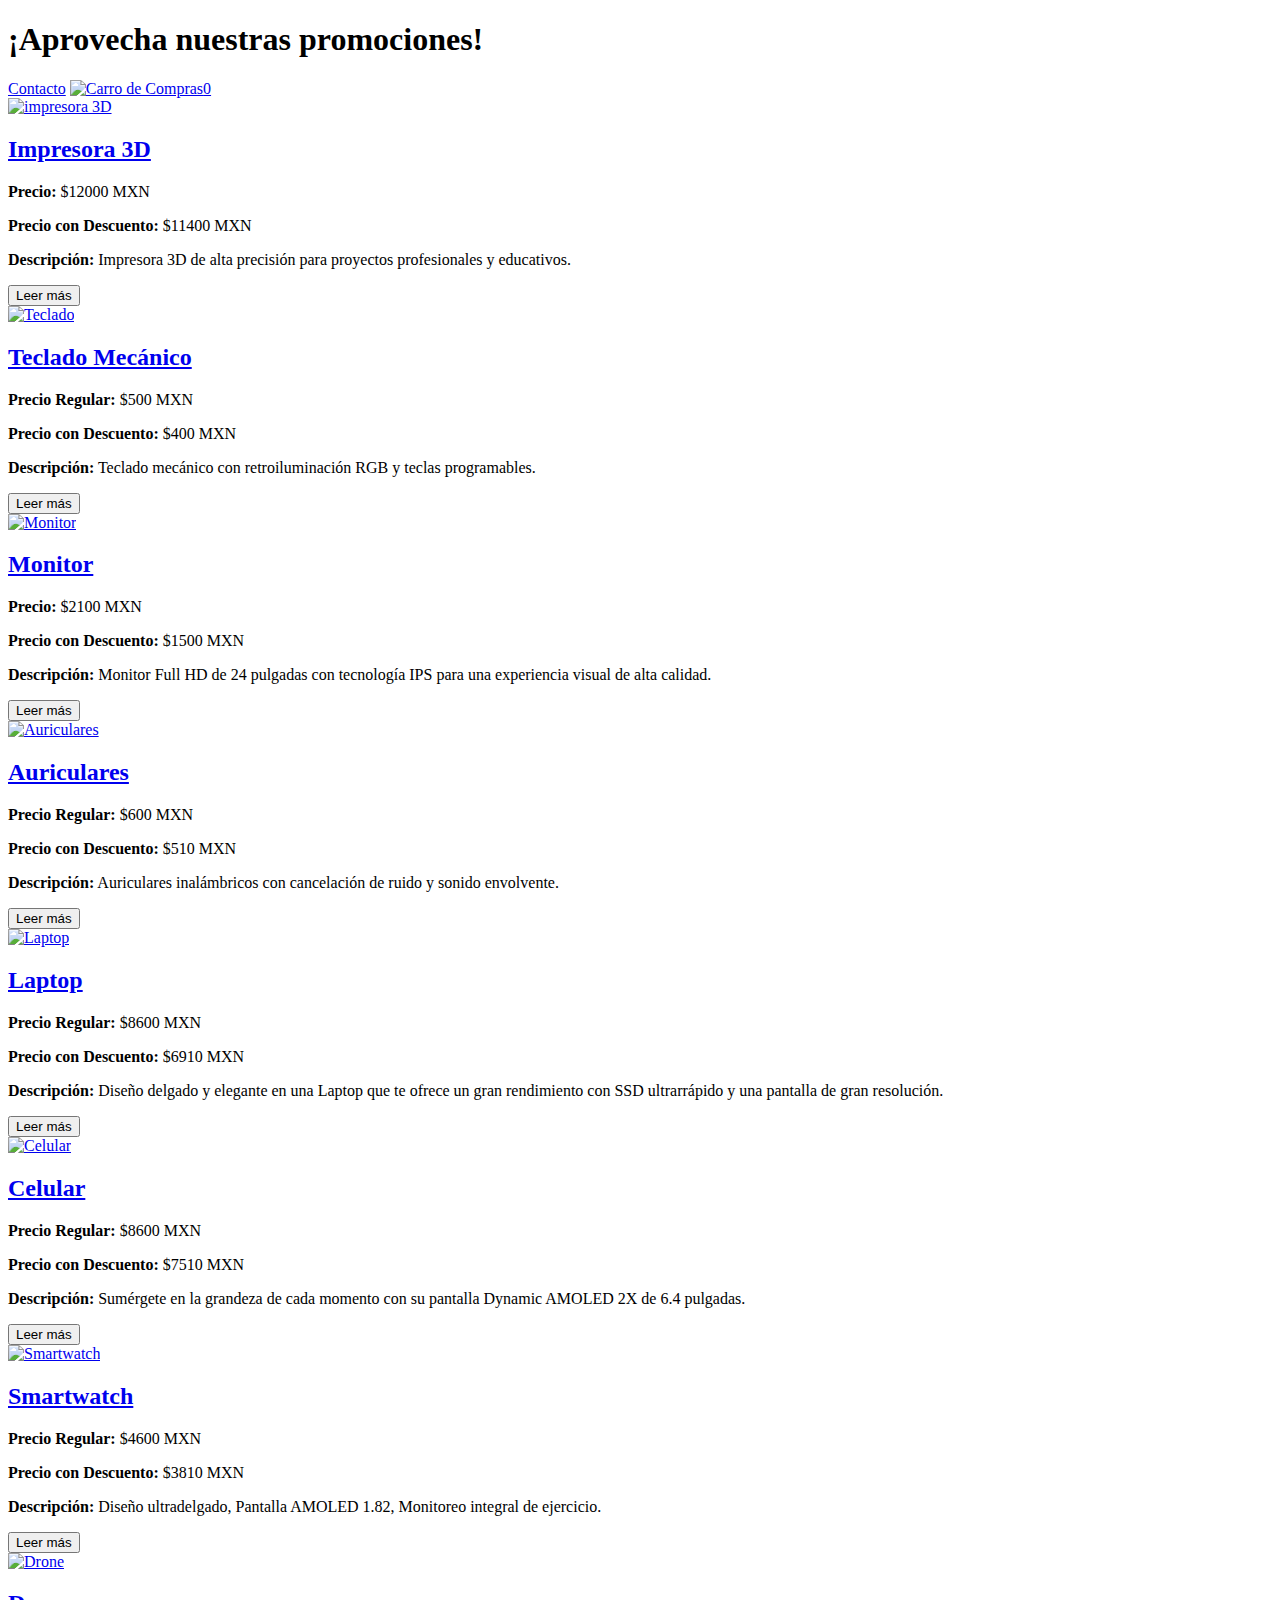
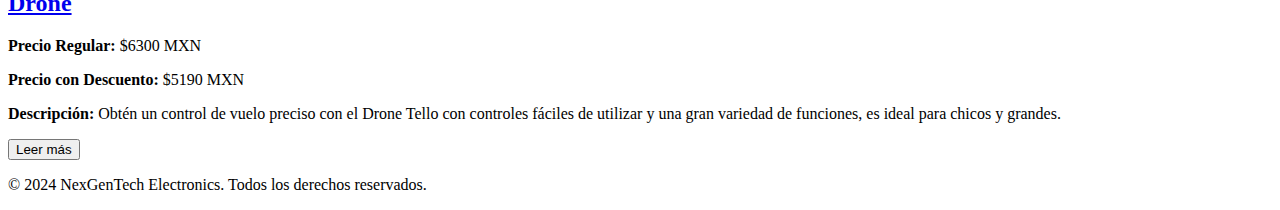
==== index.html @ 9df25fd6 "Pagina principal" ====
<!DOCTYPE html>
<html lang="es">
<head>
    <meta charset="UTF-8">
    <meta name="viewport" content="width=device-width, initial-scale=1.0">
    <title>Promociones de Productos</title>
    <link rel="stylesheet" href="css/promociones.css"/>
    <script src="js/carro.js"></script>
    <script>scr</script>
</head>
<body>
    <header>
        <h1>¡Aprovecha nuestras promociones!</h1>
    </header>

    <div class="nav"> 
        <a href="contacto.html">Contacto</a>
        <a class="icon" href="carrito.html"><img src="imagenes/car.png" alt="Carro de Compras"><span id="cuenta-car">0</span></a>   
    </div>
    
    <main>
        <section class="promociones">
            <article class="promocion">
                <a href="impresora.html"><img src="imagenes/a.png" alt="impresora 3D"></a>
                <h2><a href="impresora.html">Impresora 3D</a></h2>
                <p><strong>Precio:</strong> $12000 MXN</p>
                <p><strong>Precio con Descuento:</strong> $11400 MXN</p>
                <p><strong>Descripción:</strong> Impresora 3D de alta precisión para proyectos profesionales y educativos.</p>
                <div class="button-container">
                    <a href="impresora.html"><button class="add-to-cart">Leer más</button></a>
                </div>
            </article>

            <article class="promocion">
                <a href="teclado.html"><img src="imagenes/teclado.jpg" alt="Teclado"></a>
                <h2><a href="teclado.html">Teclado Mecánico</a></h2>
                <p><strong>Precio Regular:</strong> $500 MXN</p>
                <p><strong>Precio con Descuento:</strong> $400 MXN</p>
                <p><strong>Descripción:</strong> Teclado mecánico con retroiluminación RGB y teclas programables.</p>
                <div class="button-container">
                    <a href="teclado.html"><button class="add-to-cart">Leer más</button></a>
                </div>
            </article>

            <article class="promocion">
                <a href="pantalla.html"><img src="imagenes/pantalla.jpg" alt="Monitor"></a>
                <h2><a href="pantalla.html">Monitor</a></h2>
                <p><strong>Precio:</strong> $2100 MXN</p>
                <p><strong>Precio con Descuento:</strong> $1500 MXN</p>
                <p><strong>Descripción:</strong> Monitor Full HD de 24 pulgadas con tecnología IPS para una experiencia visual de alta calidad.</p>
                <div class="button-container">
                    <a href="pantalla.html"><button class="add-to-cart">Leer más</button></a>
                </div>
            </article>

            <article class="promocion">
                <a href="audifonos.html"><img src="imagenes/audifono.jpg" alt="Auriculares"></a>
                <h2><a href="audifonos.html">Auriculares</a></h2>
                <p><strong>Precio Regular:</strong> $600 MXN</p>
                <p><strong>Precio con Descuento:</strong> $510 MXN</p>
                <p><strong>Descripción:</strong> Auriculares inalámbricos con cancelación de ruido y sonido envolvente.</p>
                <div class="button-container">
                    <a href="audifonos.html"><button class="add-to-cart">Leer más</button></a>
                </div>
            </article>

            <article class="promocion">
                <a href="lap.html"><img src="imagenes/laptop.jpg" alt="Laptop"></a>
                <h2><a href="lap.html">Laptop</a></h2>
                <p><strong>Precio Regular:</strong> $8600 MXN</p>
                <p><strong>Precio con Descuento:</strong> $6910 MXN</p>
                <p><strong>Descripción:</strong> Diseño delgado y elegante en una Laptop que te ofrece un gran rendimiento con SSD ultrarrápido y una pantalla de gran resolución.</p>
                <div class="button-container">
                    <a href="lap.html"><button class="add-to-cart">Leer más</button></a>
                </div>
            </article>

            <article class="promocion">
                <a href="cel.html"><img src="imagenes/cel.png" alt="Celular"></a>
                <h2><a href="cel.html">Celular</a></h2>
                <p><strong>Precio Regular:</strong> $8600 MXN</p>
                <p><strong>Precio con Descuento:</strong> $7510 MXN</p>
                <p><strong>Descripción:</strong> Sumérgete en la grandeza de cada momento con su pantalla Dynamic AMOLED 2X de 6.4 pulgadas.</p>
                <div class="button-container">
                    <a href="cel.html"><button class="add-to-cart">Leer más</button></a>
                </div>
            </article>

            <article class="promocion">
                <a href="watch.html"><img src="imagenes/reloj.jpg" alt="Smartwatch"></a>
                <h2><a href="watch.html">Smartwatch</a></h2>
                <p><strong>Precio Regular:</strong> $4600 MXN</p>
                <p><strong>Precio con Descuento:</strong> $3810 MXN</p>
                <p><strong>Descripción:</strong> Diseño ultradelgado, Pantalla AMOLED 1.82, Monitoreo integral de ejercicio.</p>
                <div class="button-container">
                    <a href="watch.html"><button class="add-to-cart">Leer más</button></a>
                </div>
            </article>

            <article class="promocion">
                <a href="dron.html"><img src="imagenes/drone.jpg" alt="Drone"></a>
                <h2><a href="dron.html">Drone</a></h2>
                <p><strong>Precio Regular:</strong> $6300 MXN</p>
                <p><strong>Precio con Descuento:</strong> $5190 MXN</p>
                <p><strong>Descripción:</strong> Obtén un control de vuelo preciso con el Drone Tello con controles fáciles de utilizar y una gran variedad de funciones, es ideal para chicos y grandes.</p>
                <div class="button-container">
                    <a href="dron.html"><button class="add-to-cart">Leer más</button></a>
                </div>
            </article>
        </section>
    </main>
    <footer>
        <p>&copy; 2024 NexGenTech Electronics. Todos los derechos reservados.</p>
    </footer>
</body>
</html>
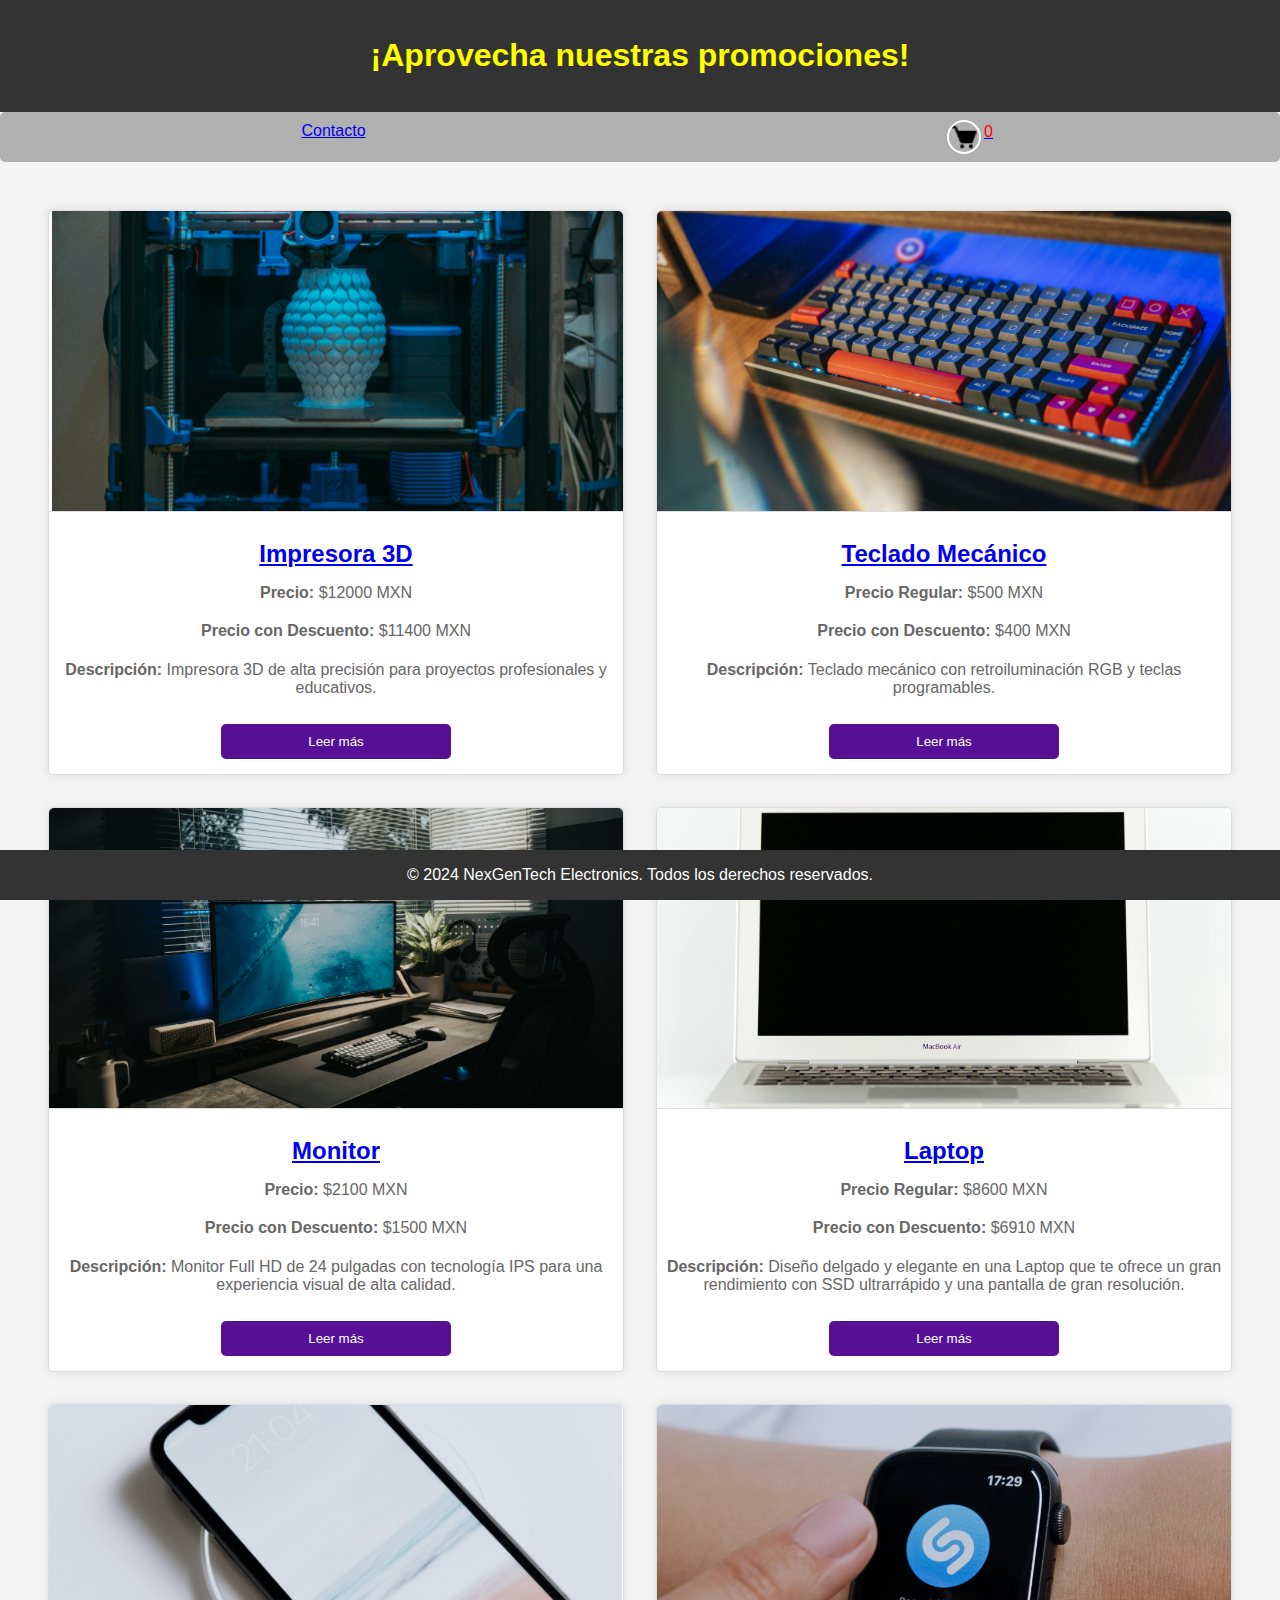
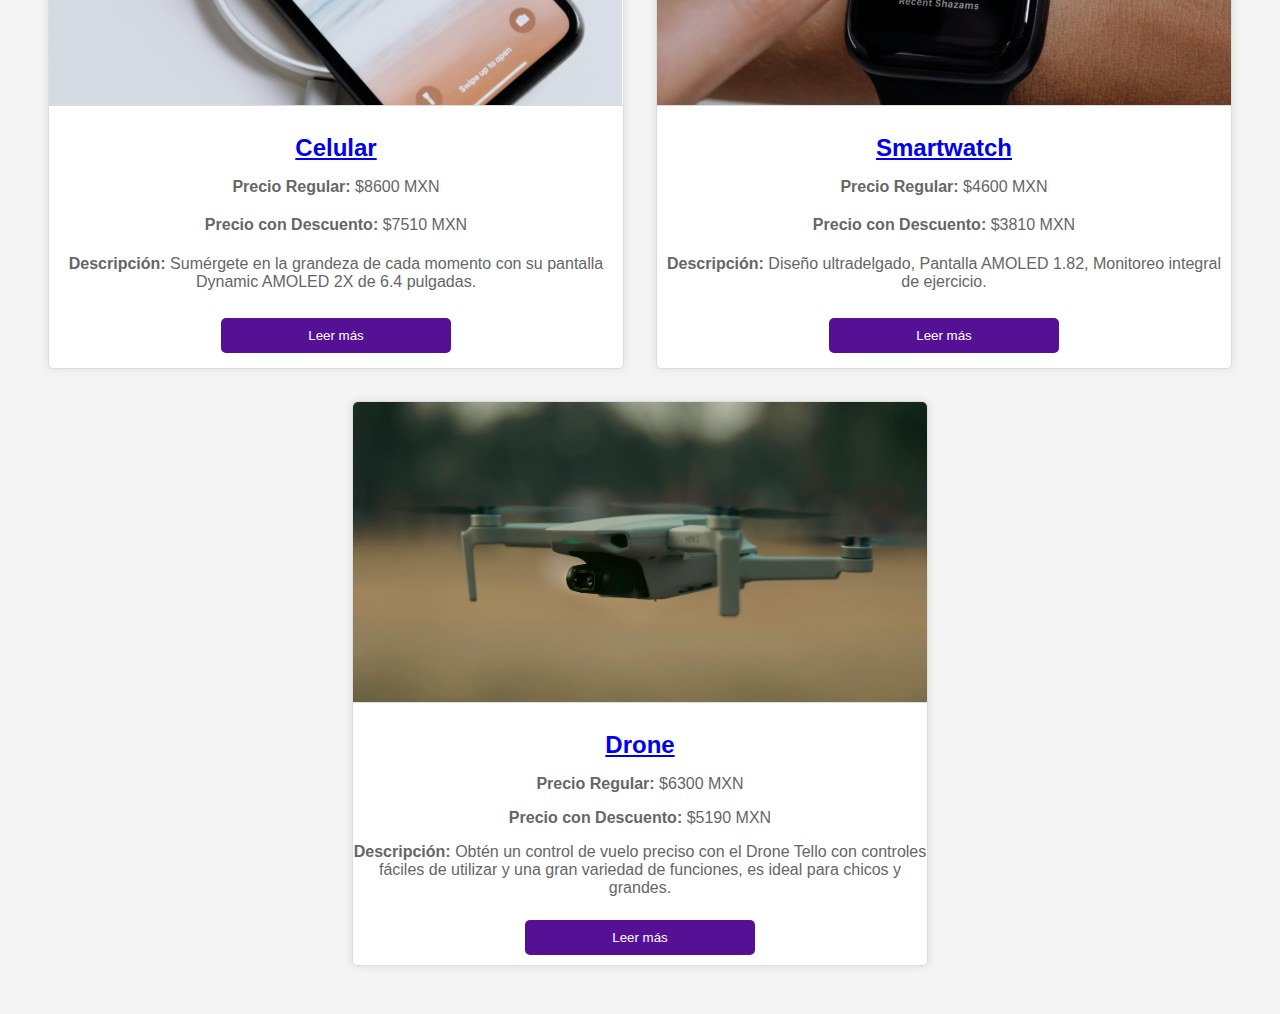
==== commit 26a09064: "Cambios de estilos" ====
--- a/index.html
+++ b/index.html
@@ -53,7 +53,7 @@
                 </div>
             </article>
 
-            <article class="promocion">
+           <!--  <article class="promocion">
                 <a href="audifonos.html"><img src="imagenes/audifono.jpg" alt="Auriculares"></a>
                 <h2><a href="audifonos.html">Auriculares</a></h2>
                 <p><strong>Precio Regular:</strong> $600 MXN</p>
@@ -62,7 +62,7 @@
                 <div class="button-container">
                     <a href="audifonos.html"><button class="add-to-cart">Leer más</button></a>
                 </div>
-            </article>
+            </article> -->
 
             <article class="promocion">
                 <a href="lap.html"><img src="imagenes/laptop.jpg" alt="Laptop"></a>
--- a/css/promociones.css
+++ b/css/promociones.css
@@ -0,0 +1,143 @@
+body {
+    font-family: Arial, sans-serif;
+    margin: 0;
+    padding: 0;
+    background-color: #f4f4f4;
+}
+
+header {
+    background-color: #333;
+    color: yellow;
+    padding: 1rem 0;
+    text-align: center;
+}
+
+main {
+    padding: 2rem;
+}
+
+.promociones {
+    display: flex;
+    flex-wrap: wrap;
+    justify-content: space-around;
+}
+
+.promocion {
+    background-color: #fff;
+    border: 1px solid #ddd;
+    border-radius: 5px;
+    box-shadow: 0 0 10px rgba(0, 0, 0, 0.1);
+    margin: 1rem;
+    width: calc(50% - 2rem); /* Mantener el ancho al 50% */
+    box-sizing: border-box;
+    text-align: center;
+    display: flex;
+    flex-direction: column;
+    height: 565px; /* Fijamos la altura para todas las tarjetas */
+}
+
+/* Estilo general para las imágenes de las promociones */
+.promocion img {
+    width: 100%;
+    height: 300px;
+    object-fit: cover;
+    border-bottom: 1px solid #ddd;
+    margin-bottom: 1rem;
+    border-radius: 5px 5px 0 0;
+}
+
+.promocion img:hover {
+    transform: scale(0.8);
+    transition: transform 0.3s ease;
+  }
+
+.promocion h2 {
+    color: #333;
+    font-size: 1.5rem;
+    margin: 0.5rem 0;
+    cursor: pointer;
+}
+
+.promocion p {
+    color: #666;
+    font-size: 1rem;
+    margin: 0.5rem 0;
+    flex-grow: 1; /* Esto hace que el texto ocupe el espacio sobrante */
+}
+
+footer {
+    background-color: #333;
+    color: #fff;
+    padding: 0rem 0;
+    text-align: center;
+    position: fixed;
+    width: 100%;
+    bottom: 0;
+}
+
+.nav {
+    display: flex;
+    justify-content: space-around;
+    background-color: #b0b0b0;
+    padding: 10px;
+    border-radius: 5px;
+}
+
+.nav a:hover {
+    background-color: white;
+    color: black;
+}
+
+.icon {
+    display: inline-flex;
+    width: 30px;
+    height: 30px;
+    border-radius: 50%;
+    outline: 2px solid #fff;
+    transition-property: 
+        outline-offset, outline color,
+        background-color;
+    transition-duration: 0.25s;
+}
+
+#cuenta-car{
+    border-radius: 100%;
+    display: inline-block;
+    width: 20px;
+    aspect-ratio: 1;
+    text-align: center;
+    line-height: 20px;
+    color: red;
+}
+
+.button-container {
+    display: flex;
+    justify-content: center;
+}
+
+.button-container a {
+    width: 100%;
+
+}
+
+button {
+    width: 40%;
+    padding: 10px;
+    margin: 15px;
+    background-color: rgb(85, 16, 150);
+    color: white;
+    border: none;
+    border-radius: 5px;
+    cursor: pointer;
+}
+
+button:hover {
+    transition: box-shadow 0.3s ease;
+    box-shadow: 0 5px 15px rgba(0, 0, 0, 0.3);
+    transition: font-weight 0.3s ease;
+    font-weight: bold;
+}
+
+button a {
+    color: white;
+}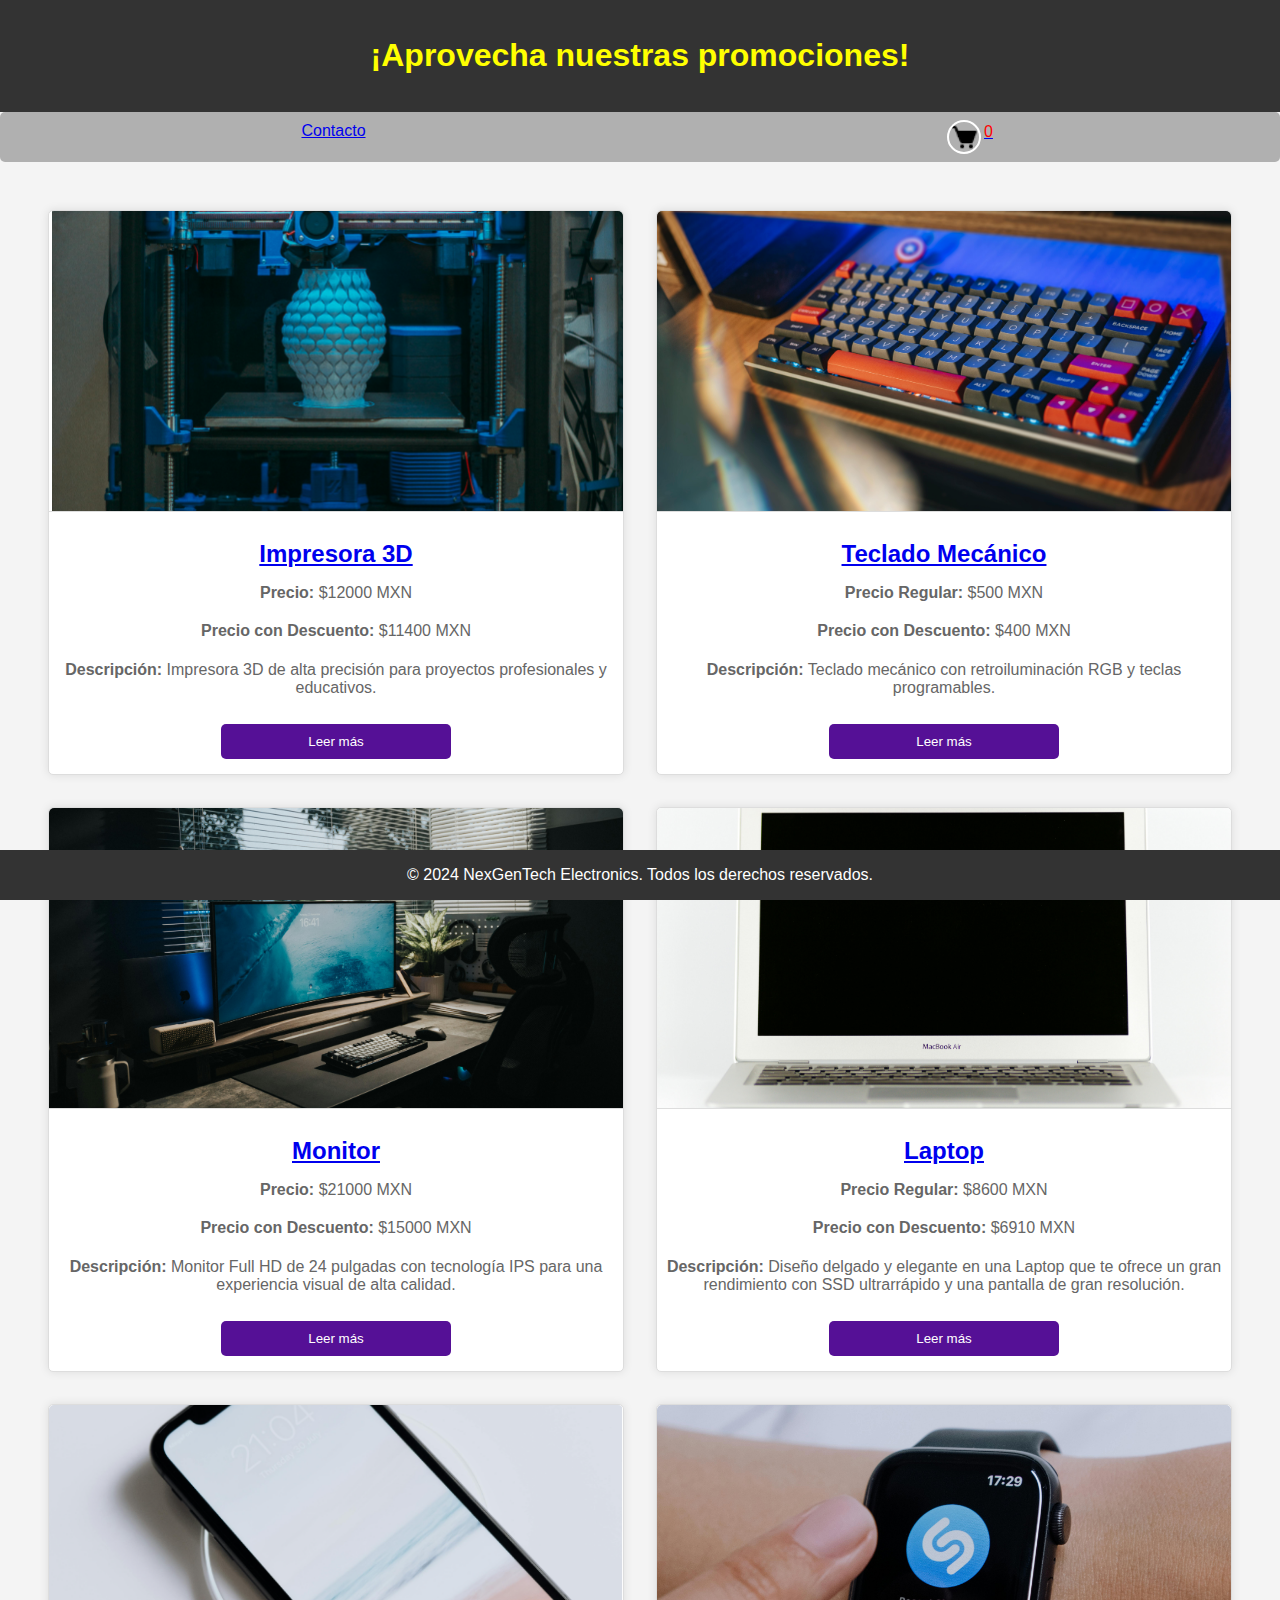
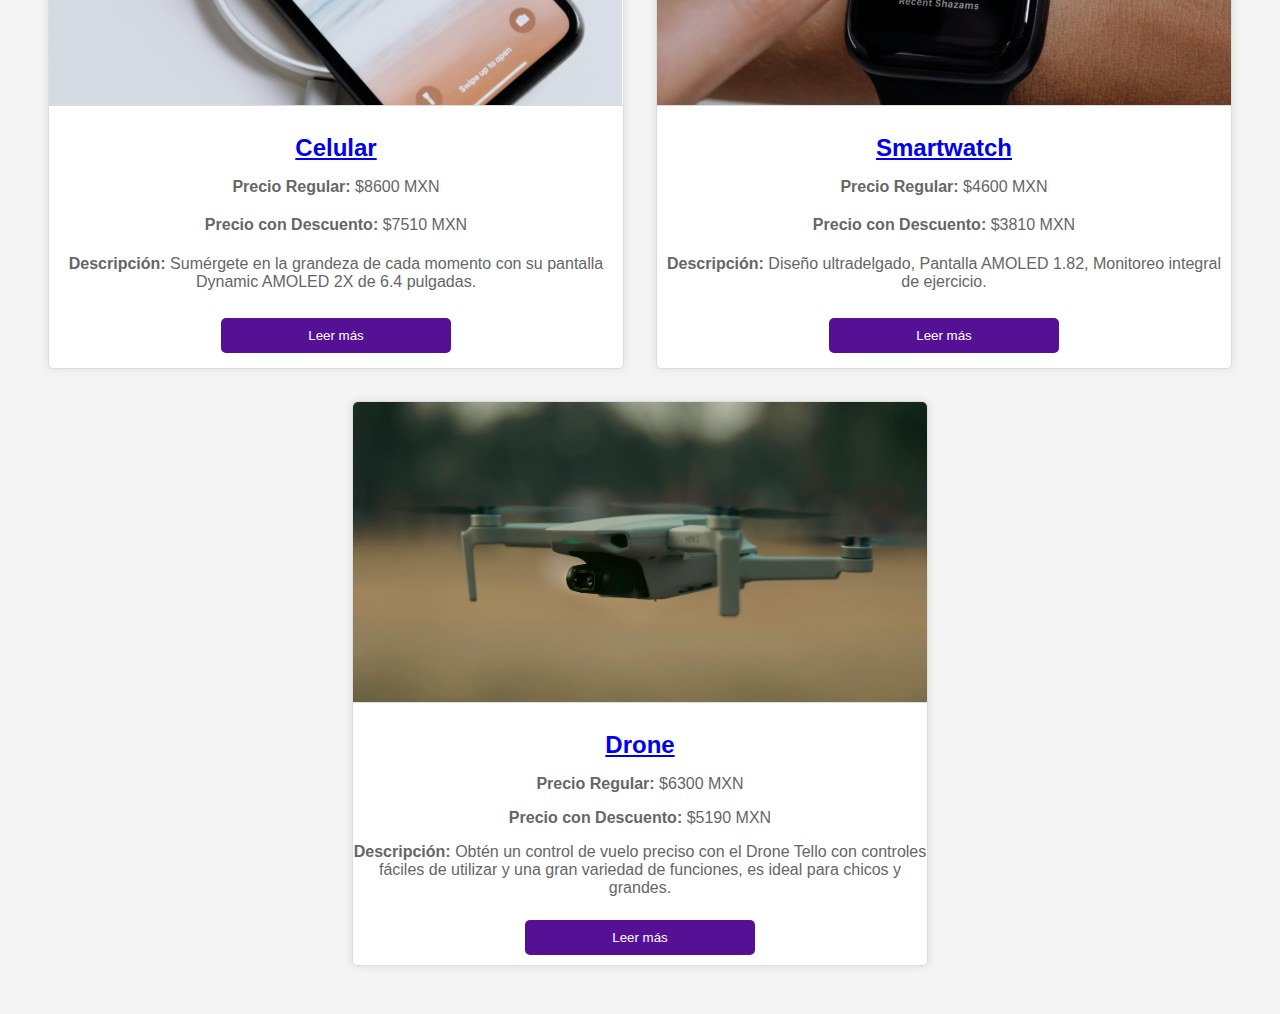
==== commit dcf9dd97: "correciones de productos" ====
--- a/index.html
+++ b/index.html
@@ -45,8 +45,8 @@
             <article class="promocion">
                 <a href="pantalla.html"><img src="imagenes/pantalla.jpg" alt="Monitor"></a>
                 <h2><a href="pantalla.html">Monitor</a></h2>
-                <p><strong>Precio:</strong> $2100 MXN</p>
-                <p><strong>Precio con Descuento:</strong> $1500 MXN</p>
+                <p><strong>Precio:</strong> $21000 MXN</p>
+                <p><strong>Precio con Descuento:</strong> $15000 MXN</p>
                 <p><strong>Descripción:</strong> Monitor Full HD de 24 pulgadas con tecnología IPS para una experiencia visual de alta calidad.</p>
                 <div class="button-container">
                     <a href="pantalla.html"><button class="add-to-cart">Leer más</button></a>
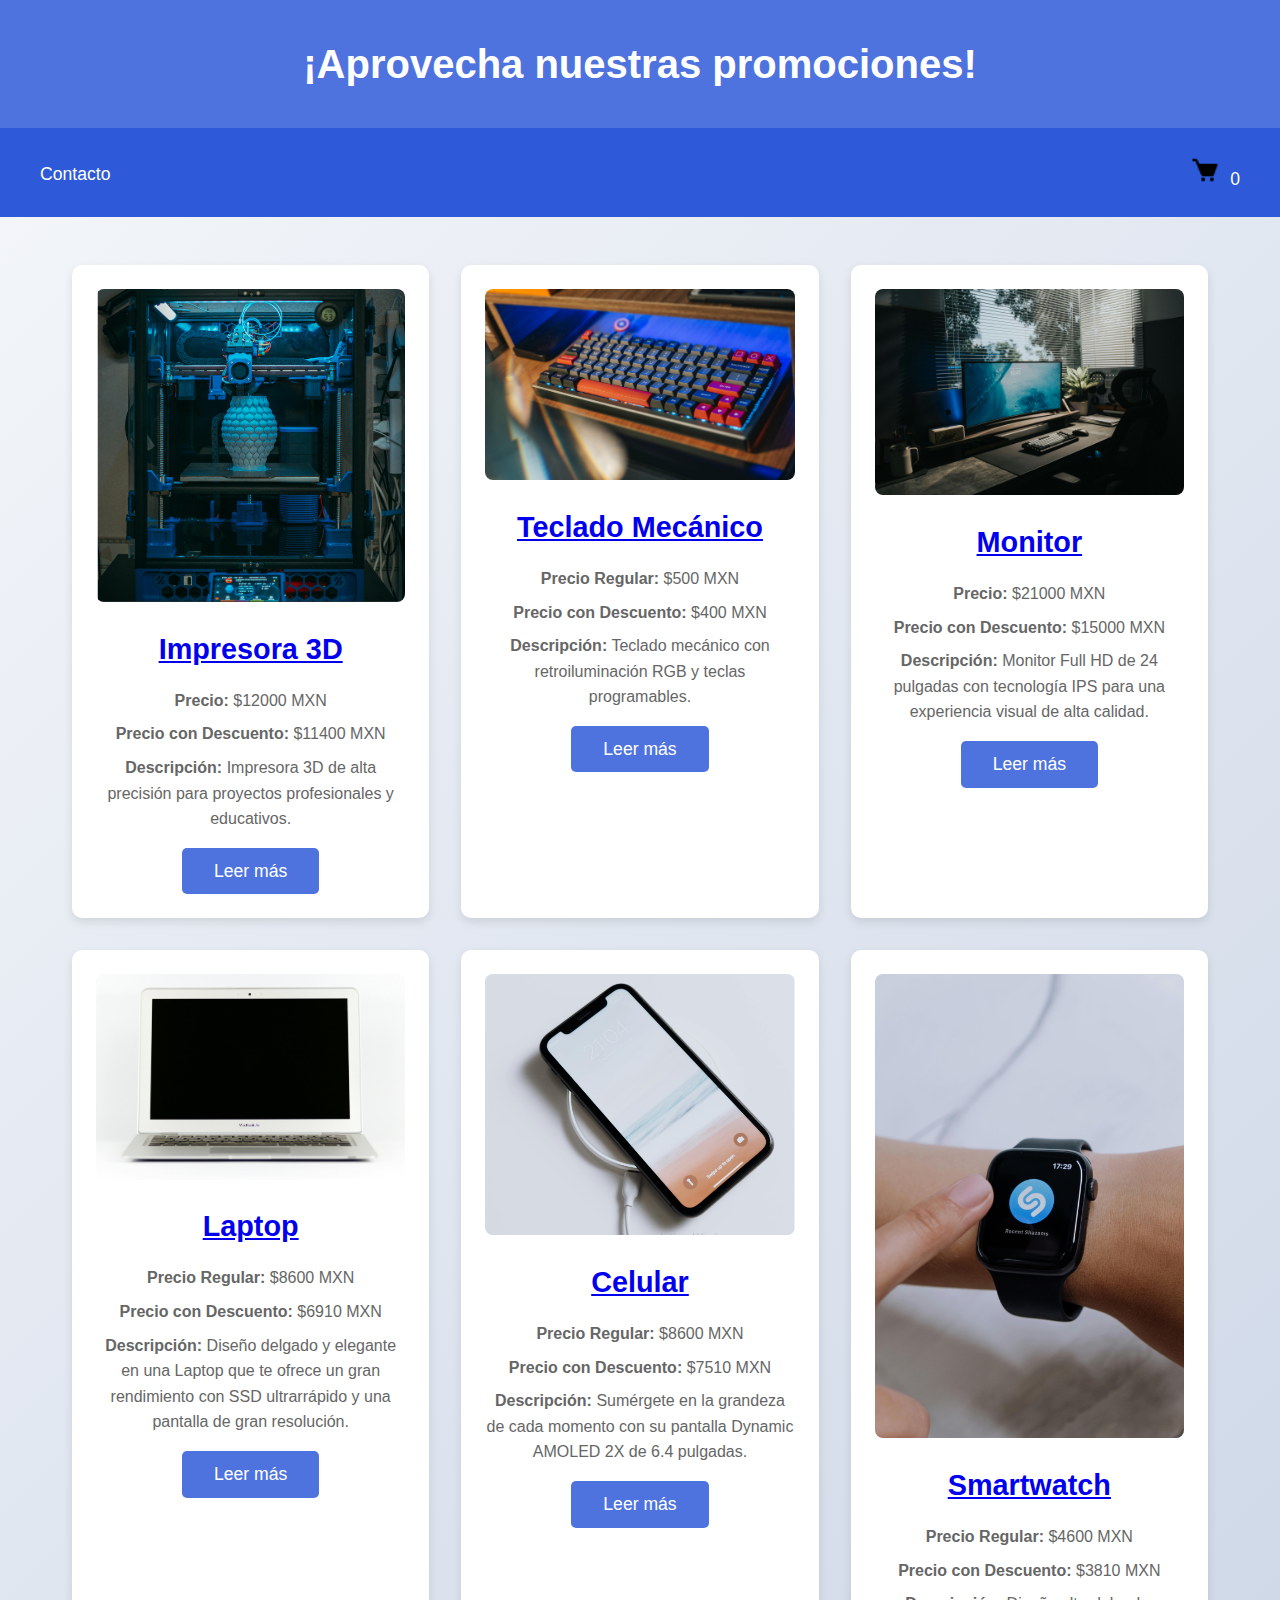
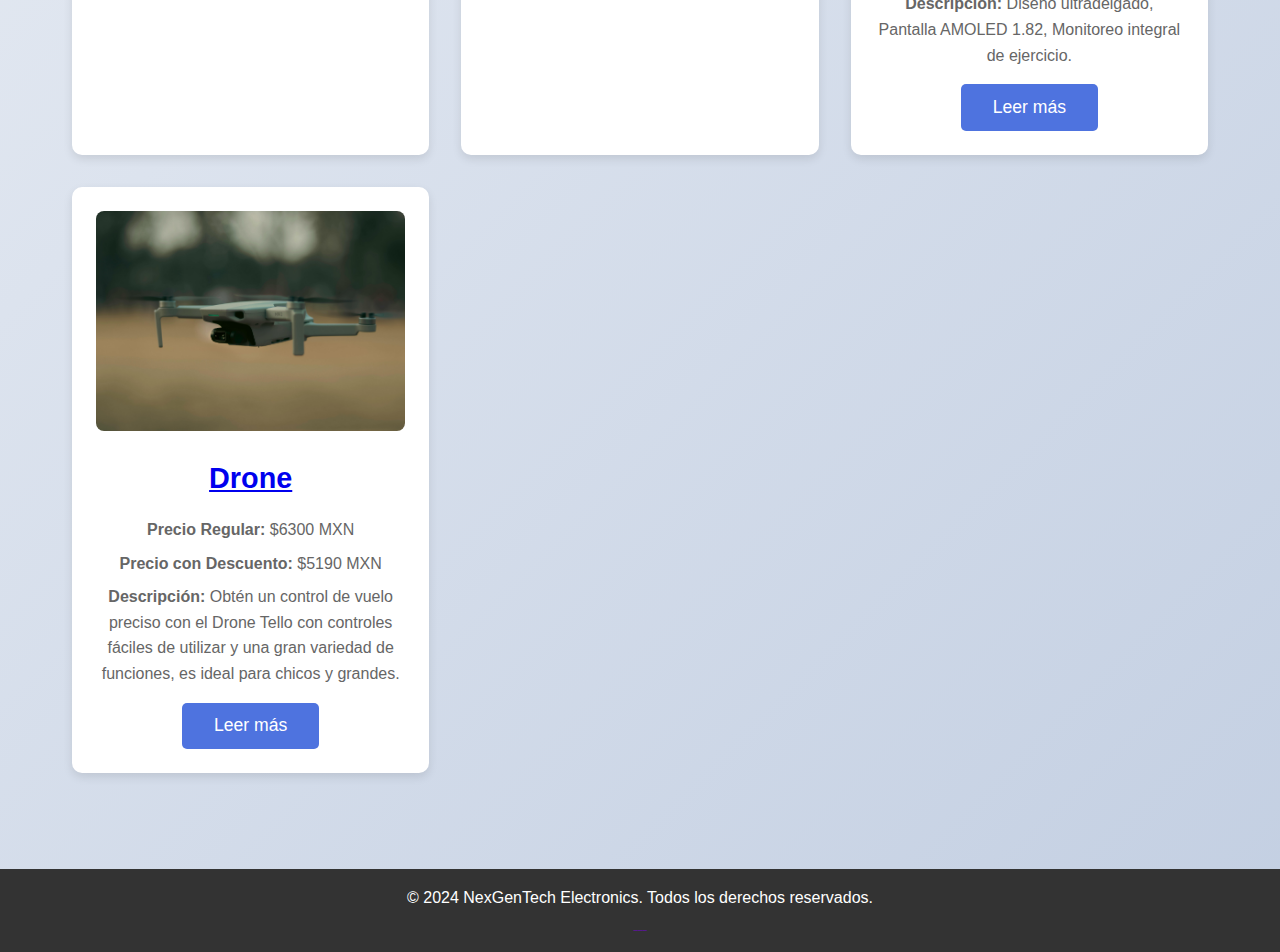
==== commit 732386a7: "Agregacion de elementos" ====
--- a/index.html
+++ b/index.html
@@ -111,6 +111,19 @@
     </main>
     <footer>
         <p>&copy; 2024 NexGenTech Electronics. Todos los derechos reservados.</p>
+        <a href="">
+            <img src="https://img.shields.io/badge/Facebook-%231877F2.svg?style=for-the-badge&logo=Facebook&logoColor=white" alt="">
+        </a>
+        <a href="">
+            <img src="https://img.shields.io/badge/Gmail-D14836?style=for-the-badge&logo=gmail&logoColor=white" alt="">
+        </a>
+        <a href="">
+            <img src="https://img.shields.io/badge/Instagram-%23E4405F.svg?style=for-the-badge&logo=Instagram&logoColor=white" alt="">
+        </a>
+        <a href="">
+            <img src="https://img.shields.io/badge/X-%23000000.svg?style=for-the-badge&logo=X&logoColor=white" alt="">
+        </a>
+        
     </footer>
 </body>
 </html>--- a/css/promociones.css
+++ b/css/promociones.css
@@ -1,143 +1,172 @@
-body {
-    font-family: Arial, sans-serif;
+/* General Styles */
+* {
     margin: 0;
     padding: 0;
-    background-color: #f4f4f4;
+    box-sizing: border-box;
+    font-family: 'Segoe UI', Tahoma, Geneva, Verdana, sans-serif;
+}
+
+body {
+    background: linear-gradient(135deg, #f5f7fa, #c3cfe2);
+    color: #333;
+    line-height: 1.6;
 }
 
 header {
-    background-color: #333;
-    color: yellow;
-    padding: 1rem 0;
     text-align: center;
+    padding: 2rem;
+    background: #4e73df;
+    color: white;
+    border-bottom: 3px solid #2e59d9;
 }
 
-main {
-    padding: 2rem;
-}
-
-.promociones {
-    display: flex;
-    flex-wrap: wrap;
-    justify-content: space-around;
-}
-
-.promocion {
-    background-color: #fff;
-    border: 1px solid #ddd;
-    border-radius: 5px;
-    box-shadow: 0 0 10px rgba(0, 0, 0, 0.1);
-    margin: 1rem;
-    width: calc(50% - 2rem); /* Mantener el ancho al 50% */
-    box-sizing: border-box;
-    text-align: center;
-    display: flex;
-    flex-direction: column;
-    height: 565px; /* Fijamos la altura para todas las tarjetas */
-}
-
-/* Estilo general para las imágenes de las promociones */
-.promocion img {
-    width: 100%;
-    height: 300px;
-    object-fit: cover;
-    border-bottom: 1px solid #ddd;
-    margin-bottom: 1rem;
-    border-radius: 5px 5px 0 0;
-}
-
-.promocion img:hover {
-    transform: scale(0.8);
-    transition: transform 0.3s ease;
-  }
-
-.promocion h2 {
-    color: #333;
-    font-size: 1.5rem;
-    margin: 0.5rem 0;
-    cursor: pointer;
-}
-
-.promocion p {
-    color: #666;
-    font-size: 1rem;
-    margin: 0.5rem 0;
-    flex-grow: 1; /* Esto hace que el texto ocupe el espacio sobrante */
-}
-
-footer {
-    background-color: #333;
-    color: #fff;
-    padding: 0rem 0;
-    text-align: center;
-    position: fixed;
-    width: 100%;
-    bottom: 0;
+h1 {
+    font-size: 2.5rem;
+    font-weight: 700;
 }
 
 .nav {
     display: flex;
-    justify-content: space-around;
-    background-color: #b0b0b0;
-    padding: 10px;
-    border-radius: 5px;
+    justify-content: space-between;
+    align-items: center;
+    padding: 1rem 2rem;
+    background-color: #2e59d9;
+}
+
+.nav a {
+    color: white;
+    text-decoration: none;
+    font-size: 1.1rem;
+    padding: 0.5rem;
+}
+
+.nav .icon img {
+    width: 30px;
+    margin-right: 10px;
 }
 
 .nav a:hover {
-    background-color: white;
-    color: black;
+    color: #f1f1f1;
+    background-color: #6c7bff;
+    border-radius: 5px;
+    padding: 0.5rem;
 }
 
-.icon {
-    display: inline-flex;
-    width: 30px;
-    height: 30px;
-    border-radius: 50%;
-    outline: 2px solid #fff;
-    transition-property: 
-        outline-offset, outline color,
-        background-color;
-    transition-duration: 0.25s;
+/* Main Section */
+main {
+    padding: 3rem 2rem;
+    max-width: 1200px;
+    margin: 0 auto;
 }
 
-#cuenta-car{
-    border-radius: 100%;
-    display: inline-block;
-    width: 20px;
-    aspect-ratio: 1;
-    text-align: center;
-    line-height: 20px;
-    color: red;
+.promociones {
+    display: grid;
+    grid-template-columns: repeat(auto-fill, minmax(300px, 1fr));
+    gap: 2rem;
 }
 
-.button-container {
-    display: flex;
-    justify-content: center;
+.promocion {
+    background: #fff;
+    border-radius: 10px;
+    box-shadow: 0 4px 10px rgba(0, 0, 0, 0.1);
+    transition: transform 0.3s ease, box-shadow 0.3s ease;
+    overflow: hidden;
+    text-align: center;
+    padding: 1.5rem;
+    position: relative;
 }
 
-.button-container a {
-    width: 100%;
-
+.promocion:hover {
+    transform: translateY(-10px);
+    box-shadow: 0 10px 30px rgba(0, 0, 0, 0.15);
 }
 
-button {
-    width: 40%;
-    padding: 10px;
-    margin: 15px;
-    background-color: rgb(85, 16, 150);
+.promocion img {
+    width: 100%;
+    height: auto;
+    border-radius: 8px;
+    transition: transform 0.3s ease;
+}
+
+.promocion img:hover {
+    transform: scale(1.1);
+}
+
+.promocion h2 {
+    font-size: 1.8rem;
+    font-weight: bold;
+    margin: 1rem 0;
+}
+
+.promocion p {
+    font-size: 1rem;
+    color: #666;
+    margin: 0.5rem 0;
+}
+
+.promocion .button-container {
+    margin-top: 1rem;
+}
+
+button.add-to-cart {
+    background-color: #4e73df;
     color: white;
     border: none;
+    padding: 0.8rem 2rem;
+    font-size: 1.1rem;
+    cursor: pointer;
     border-radius: 5px;
-    cursor: pointer;
+    transition: background-color 0.3s ease;
 }
 
-button:hover {
-    transition: box-shadow 0.3s ease;
-    box-shadow: 0 5px 15px rgba(0, 0, 0, 0.3);
-    transition: font-weight 0.3s ease;
-    font-weight: bold;
+button.add-to-cart:hover {
+    background-color: #2e59d9;
 }
 
-button a {
+/* Footer */
+footer {
+    text-align: center;
+    padding: 1rem;
+    background-color: #333;
     color: white;
-}+    margin-top: 3rem;
+}
+
+footer p {
+    font-size: 1rem;
+    font-weight: 400;
+}
+
+/* Responsive */
+@media (max-width: 768px) {
+    .nav {
+        flex-direction: column;
+        align-items: flex-start;
+    }
+
+    .promociones {
+        grid-template-columns: 1fr 1fr;
+    }
+
+    header h1 {
+        font-size: 2rem;
+    }
+
+    .promocion {
+        padding: 1rem;
+    }
+}
+
+@media (max-width: 480px) {
+    .promociones {
+        grid-template-columns: 1fr;
+    }
+
+    .nav a {
+        font-size: 1rem;
+    }
+
+    button.add-to-cart {
+        padding: 0.8rem 1.5rem;
+    }
+}
